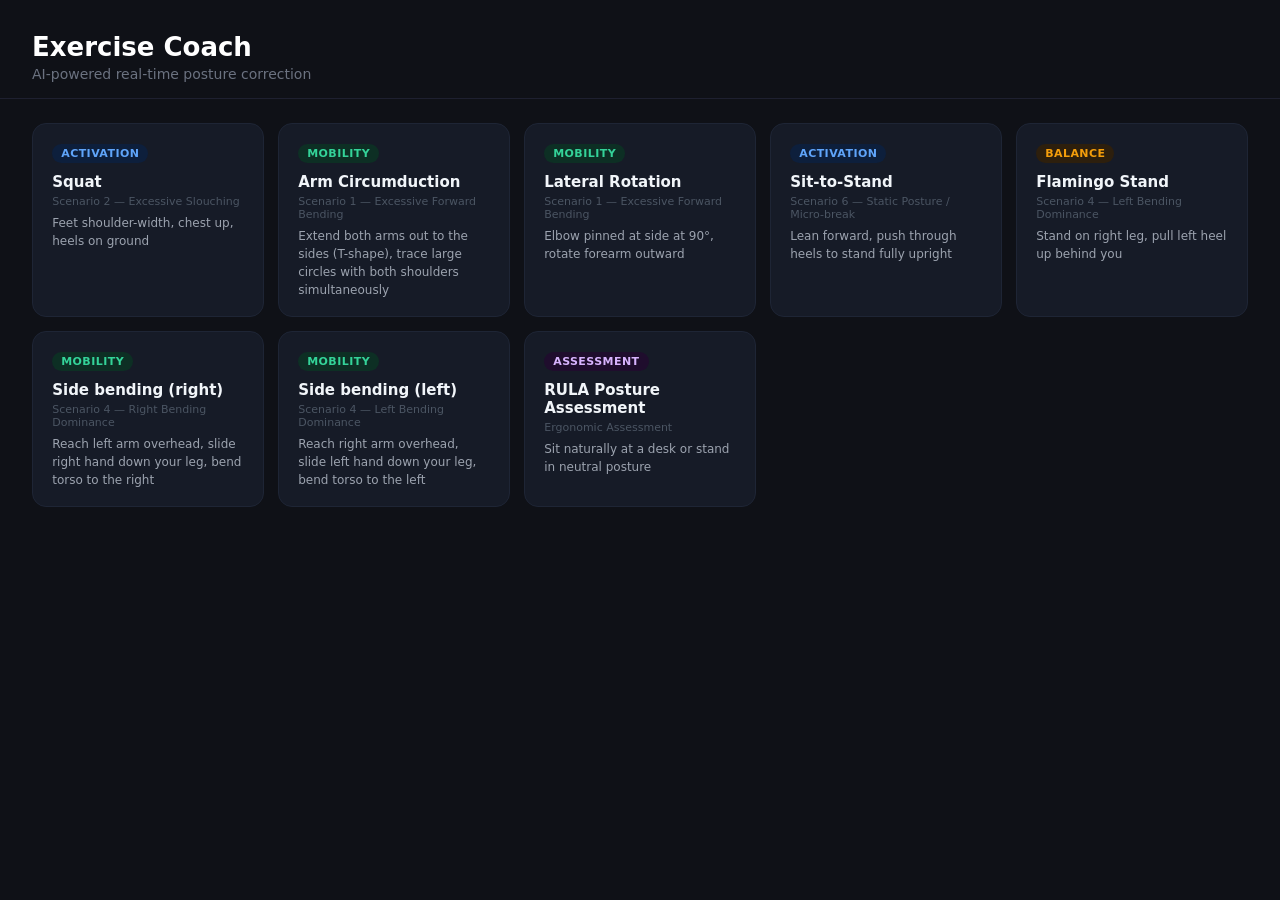
==== assets/exercise-coach/index.html @ 54f62699 "Exercises' Check" ====
<!DOCTYPE html>
<html lang="en">
<head>
  <meta charset="UTF-8" />
  <meta name="viewport" content="width=device-width, initial-scale=1.0"/>
  <title>Exercise Coach</title>
  <link rel="stylesheet" href="static/style.css" />
</head>
<body>

  <!-- SCREEN 1: Exercise Selection -->
  <div id="screen-select" class="screen active">
    <div class="header">
      <h1>Exercise Coach</h1>
      <p>AI-powered real-time posture correction</p>
    </div>
    <div class="exercise-grid" id="exercise-grid"></div>
  </div>

  <!-- SCREEN 2: Coaching View -->
  <div id="screen-coach" class="screen">
    <div class="top-bar">
      <button class="btn-back" onclick="goBack()">← Back</button>
      <div>
        <div class="ex-title" id="coach-title"></div>
        <div class="ex-subtitle" id="coach-subtitle"></div>
      </div>
    </div>

    <div class="coach-layout">
      <!-- Left: Video -->
      <div class="video-wrap">
        <video id="video" playsinline autoplay muted></video>
        <canvas id="overlay"></canvas>
        <div class="no-pose" id="no-pose">
          <span class="icon">🧍</span>
          <span>Stand in frame to begin</span>
        </div>
        <div class="status-bar">
          <div class="status-dot neutral" id="status-dot"></div>
          <div class="status-text" id="status-text">Waiting for pose...</div>
        </div>
      </div>

      <!-- Right: Panel -->
      <div class="panel">
        <div class="info-card rep-card">
          <div class="card-label">REPS</div>
          <div class="rep-display" id="rep-count">0</div>
          <div id="phase-label"><span class="phase-badge start">Get into position</span></div>
        </div>

        <div class="info-card">
          <div class="card-label">JOINT ANGLES</div>
          <div id="angles-display"></div>
        </div>

        <div class="info-card">
          <div class="card-label">RULA SCORE</div>

          <div id="rula-score" class="rula-score">
            1
          </div>

          <div id="rula-risk" class="rula-risk">
            Acceptable
          </div>

          <div id="rula-timer" class="rula-timer">
            Monitoring...
          </div>
        </div>

        <div class="info-card">
          <div class="card-label">COACHING</div>
          <ul class="feedback-list" id="feedback-list">
            <li class="fb-neutral">ℹ️ Start the exercise to get feedback</li>
          </ul>
        </div>
      </div>
    </div>
  </div>

  <!-- SCREEN 3: RULA Assessment -->
  <div id="screen-rula" class="screen">
    <div class="top-bar">
      <button class="btn-back" onclick="goBack()">← Back</button>
      <div>
        <div class="ex-title">RULA Posture Assessment</div>
        <div class="ex-subtitle">Track good posture reps (10s each) with 5s breaks</div>
      </div>
    </div>

    <div class="coach-layout">
      <!-- Left: Video -->
      <div class="video-wrap">
        <video id="video-rula" playsinline autoplay muted></video>
        <canvas id="overlay-rula"></canvas>
        <div class="no-pose" id="no-pose-rula">
          <span class="icon">🧍</span>
          <span>Sit naturally in frame to begin</span>
        </div>
        <div class="status-bar">
          <div class="status-dot neutral" id="status-dot-rula"></div>
          <div class="status-text" id="status-text-rula">Waiting for pose...</div>
        </div>
      </div>

      <!-- Right: Panel -->
      <div class="panel">
        <!-- Reps Counter -->
        <div class="info-card rep-card">
          <div class="card-label">GOOD POSTURE REPS</div>
          <div class="rep-display" id="rula-reps-count">0</div>
          <div id="rula-phase-label"><span class="phase-badge start">Maintain posture</span></div>
        </div>

        <!-- Timing Display -->
        <div class="info-card">
          <div class="card-label">POSTURE TIMER</div>
          <div id="rula-posture-timer" class="timer-display">
            <div class="timer-value">0s</div>
            <div class="timer-label">/ 10s Good Posture</div>
          </div>
        </div>

        <!-- RULA Score -->
        <div class="info-card">
          <div class="card-label">RULA SCORE</div>
          <div style="display: flex; justify-content: space-between; align-items: center;">
            <div class="rula-score-large" id="rula-current-score">1</div>
            <div id="rula-quality" class="rula-quality-badge">EXCELLENT</div>
          </div>
        </div>

        <!-- Feedback -->
        <div class="info-card">
          <div class="card-label">POSTURE FEEDBACK</div>
          <ul class="feedback-list" id="rula-feedback-list">
            <li class="fb-neutral">ℹ️ Sit naturally and maintain good posture</li>
          </ul>
        </div>
      </div>
    </div>
  </div>

  <script src="static/exercises.js"></script>
  <script src="static/rula-assessment.js"></script>
  <script src="static/coach.js"></script>
</body>
</html>
---- assets/exercise-coach/static/style.css ----
* { box-sizing: border-box; margin: 0; padding: 0; }

body {
  font-family: 'Segoe UI', system-ui, sans-serif;
  background: #0f1117;
  color: #e8eaf0;
  min-height: 100vh;
}

.screen { display: none; }
.screen.active { display: block; }

/* ── Selection Screen ── */
.header {
  padding: 2rem 2rem 1rem;
  border-bottom: 1px solid #1e2030;
}
.header h1 { font-size: 26px; font-weight: 600; color: #fff; }
.header p  { font-size: 14px; color: #6b7280; margin-top: 4px; }

.exercise-grid {
  display: grid;
  grid-template-columns: repeat(auto-fill, minmax(220px, 1fr));
  gap: 14px;
  padding: 1.5rem 2rem;
  max-height: calc(100vh - 120px); /* Add this */
  overflow-y: auto; /* Add this */
}

.ex-card {
  background: #161b27;
  border: 1px solid #1e2535;
  border-radius: 14px;
  padding: 1.1rem 1.2rem;
  cursor: pointer;
  transition: border-color 0.2s, transform 0.15s, background 0.2s;
}
.ex-card:hover {
  border-color: #3b82f6;
  background: #1a2236;
  transform: translateY(-2px);
}

.rula-score{
    font-size:48px;
    font-weight:700;
    text-align:center;
}

.rula-risk{
    text-align:center;
    margin-top:8px;
    font-size:14px;
    font-weight:600;
}

.rula-timer{
    text-align:center;
    margin-top:10px;
    font-size:12px;
    color:#9ca3af;
}

/* ── RULA Assessment Styles ── */
.timer-display {
  background: #1a2236;
  border: 2px solid #3b82f6;
  border-radius: 12px;
  padding: 1.5rem;
  text-align: center;
  margin-top: 0.5rem;
}

.timer-value {
  font-size: 36px;
  font-weight: 700;
  color: #60a5fa;
  margin-bottom: 0.5rem;
}

.timer-label {
  font-size: 12px;
  color: #9ca3af;
}

.rula-score-large {
  font-size: 56px;
  font-weight: 700;
  text-align: center;
  color: #fff;
}

.rula-quality-badge {
  display: inline-block;
  padding: 0.5rem 1rem;
  border-radius: 8px;
  font-size: 12px;
  font-weight: 600;
  text-transform: uppercase;
  letter-spacing: 0.05em;
  background: #10b981;
  color: #065f46;
}

.rula-quality-badge.good {
  background: #10b981;
  color: #065f46;
}

.rula-quality-badge.fair {
  background: #f59e0b;
  color: #78350f;
}

.rula-quality-badge.poor {
  background: #ef4444;
  color: #7f1d1d;
}

.badge {
  display: inline-block;
  font-size: 11px;
  font-weight: 600;
  padding: 3px 9px;
  border-radius: 20px;
  margin-bottom: 10px;
  text-transform: uppercase;
  letter-spacing: 0.04em;
}
.badge.mobility    { background: #0d2f24; color: #34d399; }
.badge.activation  { background: #0d1f3c; color: #60a5fa; }
.badge.balance     { background: #2d1f0d; color: #f59e0b; }
.badge.assessment  { background: #1f0d2d; color: #d8b4fe; }

.ex-card h3      { font-size: 15px; font-weight: 600; color: #f1f5f9; margin-bottom: 4px; }
.ex-card .scenario { font-size: 11px; color: #4b5563; margin-bottom: 6px; }
.ex-card .cues   { font-size: 12px; color: #9ca3af; line-height: 1.5; }

/* ── Coach Screen ── */
.top-bar {
  display: flex;
  align-items: center;
  gap: 16px;
  padding: 1rem 1.5rem;
  border-bottom: 1px solid #1e2030;
}
.btn-back {
  background: #1e2535;
  border: 1px solid #2a3347;
  color: #9ca3af;
  border-radius: 8px;
  padding: 6px 14px;
  font-size: 13px;
  cursor: pointer;
  white-space: nowrap;
  transition: background 0.15s;
}
.btn-back:hover { background: #253044; color: #e2e8f0; }

.ex-title    { font-size: 18px; font-weight: 600; color: #f1f5f9; }
.ex-subtitle { font-size: 13px; color: #6b7280; margin-top: 2px; }

.coach-layout {
  display: grid;
  grid-template-columns: 1fr 300px;
  gap: 16px;
  padding: 1.2rem 1.5rem;
  height: calc(100vh - 75px);
}

/* Video */
.video-wrap {
  position: relative;
  background: #060810;
  border-radius: 14px;
  overflow: hidden;
  border: 1px solid #1e2535;
}
video {
  width: 100%; height: 100%;
  object-fit: cover;
  transform: scaleX(-1);
  display: block;
}
canvas#overlay {
  position: absolute;
  top: 0; left: 0;
  width: 100%; height: 100%;
  transform: scaleX(-1);
}
.no-pose {
  position: absolute;
  top: 50%; left: 50%;
  transform: translate(-50%, -50%);
  display: flex; flex-direction: column; align-items: center; gap: 8px;
  color: rgba(255,255,255,0.35);
  font-size: 14px;
  pointer-events: none;
}
.no-pose .icon { font-size: 40px; }

.status-bar {
  position: absolute;
  bottom: 0; left: 0; right: 0;
  padding: 10px 16px;
  background: linear-gradient(transparent, rgba(0,0,0,0.7));
  display: flex; align-items: center; gap: 10px;
}
.status-dot { width: 9px; height: 9px; border-radius: 50%; flex-shrink: 0; transition: background 0.3s; }
.status-dot.good    { background: #10b981; box-shadow: 0 0 6px #10b981; }
.status-dot.bad     { background: #f87171; box-shadow: 0 0 6px #f87171; }
.status-dot.neutral { background: #6b7280; }
.status-text { font-size: 13px; color: #e5e7eb; font-weight: 500; }

/* Panel */
.panel { display: flex; flex-direction: column; gap: 12px; overflow-y: auto; }

.info-card {
  background: #161b27;
  border: 1px solid #1e2535;
  border-radius: 12px;
  padding: 1rem 1.1rem;
}
.card-label {
  font-size: 11px;
  font-weight: 600;
  letter-spacing: 0.08em;
  color: #4b5563;
  margin-bottom: 10px;
}
.rep-card { text-align: center; }
.rep-display { font-size: 56px; font-weight: 700; color: #f1f5f9; line-height: 1; margin-bottom: 8px; }

.phase-badge {
  display: inline-block;
  padding: 3px 12px;
  border-radius: 20px;
  font-size: 12px;
  font-weight: 600;
}
.phase-badge.start { background: #1e2535; color: #6b7280; }
.phase-badge.up    { background: #0d2f24; color: #34d399; }
.phase-badge.down  { background: #0d1f3c; color: #60a5fa; }
.phase-badge.hold  { background: #2d1f0d; color: #f59e0b; }

/* Angle bars */
.angle-row { display: flex; justify-content: space-between; align-items: center; margin-bottom: 4px; }
.angle-name { font-size: 12px; color: #9ca3af; }
.angle-val  { font-size: 13px; font-weight: 600; }
.angle-bar-wrap { width: 100%; height: 5px; background: #1e2535; border-radius: 3px; margin-bottom: 10px; }
.angle-bar { height: 100%; border-radius: 3px; transition: width 0.12s ease, background 0.2s; }

/* Feedback */
.feedback-list { list-style: none; }
.feedback-list li {
  font-size: 13px;
  padding: 6px 0;
  border-bottom: 1px solid #1e2535;
  display: flex; align-items: flex-start; gap: 8px;
  line-height: 1.5;
}
.feedback-list li:last-child { border-bottom: none; }
.fb-good    { color: #34d399; }
.fb-warn    { color: #fbbf24; }
.fb-neutral { color: #6b7280; }

/* Responsive */
@media (max-width: 768px) {
  .coach-layout { grid-template-columns: 1fr; height: auto; }
  .video-wrap   { aspect-ratio: 4/3; }
}
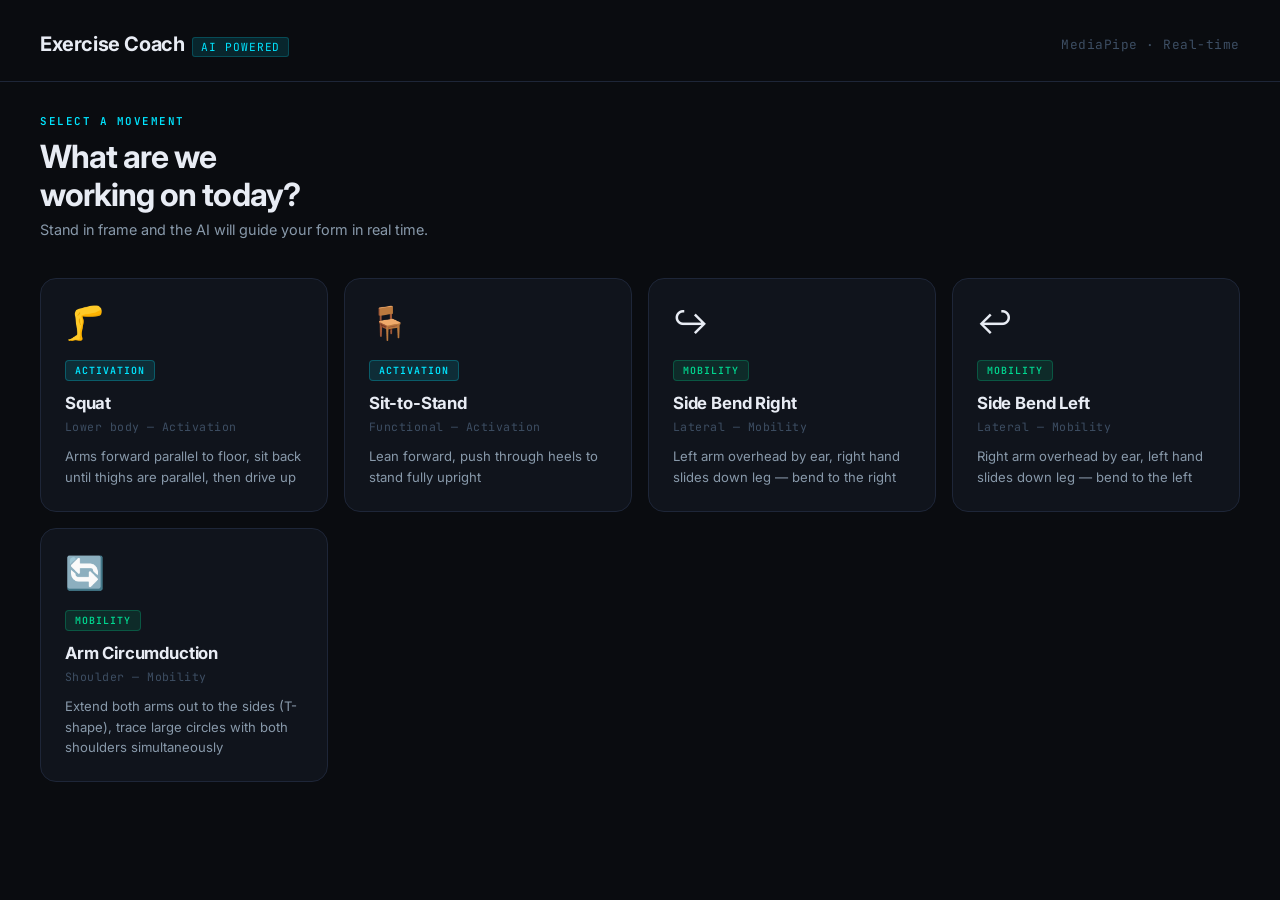
==== commit 5019ad28: "Fixed the exercise-coach and its ui" ====
--- a/assets/exercise-coach/index.html
+++ b/assets/exercise-coach/index.html
@@ -4,148 +4,101 @@
   <meta charset="UTF-8" />
   <meta name="viewport" content="width=device-width, initial-scale=1.0"/>
   <title>Exercise Coach</title>
+  <link rel="preconnect" href="https://fonts.googleapis.com">
+  <link rel="preconnect" href="https://fonts.gstatic.com" crossorigin>
+  <link href="https://fonts.googleapis.com/css2?family=Inter:wght@300;400;500;600;700&family=JetBrains+Mono:wght@400;600;700&display=swap" rel="stylesheet">
   <link rel="stylesheet" href="static/style.css" />
 </head>
 <body>
 
-  <!-- SCREEN 1: Exercise Selection -->
+  <!-- ══════════════════════════════════════
+       SCREEN 1 — Exercise Selection
+  ══════════════════════════════════════ -->
   <div id="screen-select" class="screen active">
-    <div class="header">
-      <h1>Exercise Coach</h1>
-      <p>AI-powered real-time posture correction</p>
+
+    <header class="select-header">
+      <div class="brand">
+        <span class="brand-name">Exercise Coach</span>
+        <span class="brand-tag">AI Powered</span>
+      </div>
+      <span class="header-meta">MediaPipe · Real-time</span>
+    </header>
+
+    <div class="select-body">
+      <p class="select-eyebrow">Select a movement</p>
+      <h1 class="select-title">What are we<br>working on today?</h1>
+      <p class="select-subtitle">Stand in frame and the AI will guide your form in real time.</p>
+
+      <div class="exercise-grid" id="exercise-grid">
+        <!-- Cards injected by coach.js -->
+      </div>
     </div>
-    <div class="exercise-grid" id="exercise-grid"></div>
+
   </div>
 
-  <!-- SCREEN 2: Coaching View -->
+  <!-- ══════════════════════════════════════
+       SCREEN 2 — Coaching View
+  ══════════════════════════════════════ -->
   <div id="screen-coach" class="screen">
+
     <div class="top-bar">
       <button class="btn-back" onclick="goBack()">← Back</button>
-      <div>
+      <div class="top-bar-info">
         <div class="ex-title" id="coach-title"></div>
         <div class="ex-subtitle" id="coach-subtitle"></div>
       </div>
     </div>
 
     <div class="coach-layout">
-      <!-- Left: Video -->
+
+      <!-- Left: Camera feed -->
       <div class="video-wrap">
         <video id="video" playsinline autoplay muted></video>
         <canvas id="overlay"></canvas>
+
         <div class="no-pose" id="no-pose">
-          <span class="icon">🧍</span>
+          <span class="no-pose-icon">🧍</span>
           <span>Stand in frame to begin</span>
         </div>
-        <div class="status-bar">
+
+        <div class="cam-status">
           <div class="status-dot neutral" id="status-dot"></div>
           <div class="status-text" id="status-text">Waiting for pose...</div>
         </div>
       </div>
 
-      <!-- Right: Panel -->
+      <!-- Right: Data panel -->
       <div class="panel">
-        <div class="info-card rep-card">
-          <div class="card-label">REPS</div>
-          <div class="rep-display" id="rep-count">0</div>
-          <div id="phase-label"><span class="phase-badge start">Get into position</span></div>
+
+        <!-- Rep counter -->
+        <div class="card rep-card">
+          <div class="card-label">Repetitions</div>
+          <div class="rep-number" id="rep-count">0</div>
+          <div class="rep-label">REPS COMPLETED</div>
+          <div class="phase-wrap">
+            <div id="phase-label"><span class="phase-badge start">Get into position</span></div>
+          </div>
         </div>
 
-        <div class="info-card">
-          <div class="card-label">JOINT ANGLES</div>
+        <!-- Joint angles -->
+        <div class="card">
+          <div class="card-label">Joint Angles</div>
           <div id="angles-display"></div>
         </div>
 
-        <div class="info-card">
-          <div class="card-label">RULA SCORE</div>
-
-          <div id="rula-score" class="rula-score">
-            1
-          </div>
-
-          <div id="rula-risk" class="rula-risk">
-            Acceptable
-          </div>
-
-          <div id="rula-timer" class="rula-timer">
-            Monitoring...
-          </div>
-        </div>
-
-        <div class="info-card">
-          <div class="card-label">COACHING</div>
+        <!-- Coaching feedback -->
+        <div class="card">
+          <div class="card-label">Coaching</div>
           <ul class="feedback-list" id="feedback-list">
             <li class="fb-neutral">ℹ️ Start the exercise to get feedback</li>
           </ul>
         </div>
-      </div>
-    </div>
-  </div>
 
-  <!-- SCREEN 3: RULA Assessment -->
-  <div id="screen-rula" class="screen">
-    <div class="top-bar">
-      <button class="btn-back" onclick="goBack()">← Back</button>
-      <div>
-        <div class="ex-title">RULA Posture Assessment</div>
-        <div class="ex-subtitle">Track good posture reps (10s each) with 5s breaks</div>
-      </div>
-    </div>
-
-    <div class="coach-layout">
-      <!-- Left: Video -->
-      <div class="video-wrap">
-        <video id="video-rula" playsinline autoplay muted></video>
-        <canvas id="overlay-rula"></canvas>
-        <div class="no-pose" id="no-pose-rula">
-          <span class="icon">🧍</span>
-          <span>Sit naturally in frame to begin</span>
-        </div>
-        <div class="status-bar">
-          <div class="status-dot neutral" id="status-dot-rula"></div>
-          <div class="status-text" id="status-text-rula">Waiting for pose...</div>
-        </div>
-      </div>
-
-      <!-- Right: Panel -->
-      <div class="panel">
-        <!-- Reps Counter -->
-        <div class="info-card rep-card">
-          <div class="card-label">GOOD POSTURE REPS</div>
-          <div class="rep-display" id="rula-reps-count">0</div>
-          <div id="rula-phase-label"><span class="phase-badge start">Maintain posture</span></div>
-        </div>
-
-        <!-- Timing Display -->
-        <div class="info-card">
-          <div class="card-label">POSTURE TIMER</div>
-          <div id="rula-posture-timer" class="timer-display">
-            <div class="timer-value">0s</div>
-            <div class="timer-label">/ 10s Good Posture</div>
-          </div>
-        </div>
-
-        <!-- RULA Score -->
-        <div class="info-card">
-          <div class="card-label">RULA SCORE</div>
-          <div style="display: flex; justify-content: space-between; align-items: center;">
-            <div class="rula-score-large" id="rula-current-score">1</div>
-            <div id="rula-quality" class="rula-quality-badge">EXCELLENT</div>
-          </div>
-        </div>
-
-        <!-- Feedback -->
-        <div class="info-card">
-          <div class="card-label">POSTURE FEEDBACK</div>
-          <ul class="feedback-list" id="rula-feedback-list">
-            <li class="fb-neutral">ℹ️ Sit naturally and maintain good posture</li>
-          </ul>
-        </div>
       </div>
     </div>
   </div>
 
   <script src="static/exercises.js"></script>
-  <script src="static/rula-assessment.js"></script>
   <script src="static/coach.js"></script>
 </body>
 </html>
--- a/assets/exercise-coach/static/style.css
+++ b/assets/exercise-coach/static/style.css
@@ -1,271 +1,543 @@
-* { box-sizing: border-box; margin: 0; padding: 0; }
+/* ── Reset & Base ── */
+*, *::before, *::after { box-sizing: border-box; margin: 0; padding: 0; }
+
+:root {
+  --bg:        #0a0c10;
+  --surface:   #10141c;
+  --surface2:  #161d2a;
+  --border:    #1e2638;
+  --border2:   #263044;
+  --cyan:      #00e5ff;
+  --cyan-dim:  rgba(0, 229, 255, 0.12);
+  --cyan-glow: rgba(0, 229, 255, 0.35);
+  --green:     #00d68f;
+  --yellow:    #ffb547;
+  --red:       #ff5252;
+  --text:      #e8ecf4;
+  --text-dim:  #8899aa;
+  --text-mute: #3d4e63;
+  --mono: 'JetBrains Mono', 'Fira Code', 'Cascadia Code', monospace;
+  --sans: 'Inter', system-ui, sans-serif;
+}
+
+@import url('https://fonts.googleapis.com/css2?family=Inter:wght@300;400;500;600;700&family=JetBrains+Mono:wght@400;600;700&display=swap');
 
 body {
-  font-family: 'Segoe UI', system-ui, sans-serif;
-  background: #0f1117;
-  color: #e8eaf0;
+  font-family: var(--sans);
+  background: var(--bg);
+  color: var(--text);
   min-height: 100vh;
-}
-
+  overflow-x: hidden;
+}
+
+/* ── Screen visibility ── */
 .screen { display: none; }
 .screen.active { display: block; }
 
-/* ── Selection Screen ── */
-.header {
-  padding: 2rem 2rem 1rem;
-  border-bottom: 1px solid #1e2030;
-}
-.header h1 { font-size: 26px; font-weight: 600; color: #fff; }
-.header p  { font-size: 14px; color: #6b7280; margin-top: 4px; }
+/* ════════════════════════════════════════
+   SCREEN 1 — EXERCISE SELECTION
+════════════════════════════════════════ */
+
+#screen-select {
+  min-height: 100vh;
+}
+
+.select-header {
+  display: flex;
+  align-items: center;
+  justify-content: space-between;
+  padding: 2rem 2.5rem 1.5rem;
+  border-bottom: 1px solid var(--border);
+}
+
+.brand {
+  display: flex;
+  align-items: baseline;
+  gap: 0.5rem;
+}
+
+.brand-name {
+  font-size: 1.25rem;
+  font-weight: 700;
+  letter-spacing: -0.02em;
+  color: var(--text);
+}
+
+.brand-tag {
+  font-family: var(--mono);
+  font-size: 0.7rem;
+  color: var(--cyan);
+  background: var(--cyan-dim);
+  border: 1px solid rgba(0, 229, 255, 0.2);
+  padding: 2px 8px;
+  border-radius: 3px;
+  letter-spacing: 0.08em;
+  text-transform: uppercase;
+}
+
+.header-meta {
+  font-size: 0.8rem;
+  color: var(--text-mute);
+  font-family: var(--mono);
+  letter-spacing: 0.04em;
+}
+
+.select-body {
+  padding: 2rem 2.5rem;
+}
+
+.select-eyebrow {
+  font-family: var(--mono);
+  font-size: 0.68rem;
+  font-weight: 600;
+  letter-spacing: 0.14em;
+  text-transform: uppercase;
+  color: var(--cyan);
+  margin-bottom: 0.6rem;
+}
+
+.select-title {
+  font-size: 2rem;
+  font-weight: 700;
+  letter-spacing: -0.03em;
+  color: var(--text);
+  margin-bottom: 0.4rem;
+  line-height: 1.2;
+}
+
+.select-subtitle {
+  font-size: 0.9rem;
+  color: var(--text-dim);
+  margin-bottom: 2.5rem;
+}
 
 .exercise-grid {
   display: grid;
-  grid-template-columns: repeat(auto-fill, minmax(220px, 1fr));
-  gap: 14px;
-  padding: 1.5rem 2rem;
-  max-height: calc(100vh - 120px); /* Add this */
-  overflow-y: auto; /* Add this */
-}
-
+  grid-template-columns: repeat(auto-fill, minmax(260px, 1fr));
+  gap: 1rem;
+}
+
+/* ── Exercise Card ── */
 .ex-card {
-  background: #161b27;
-  border: 1px solid #1e2535;
-  border-radius: 14px;
-  padding: 1.1rem 1.2rem;
+  position: relative;
+  background: var(--surface);
+  border: 1px solid var(--border);
+  border-radius: 16px;
+  padding: 1.5rem;
   cursor: pointer;
-  transition: border-color 0.2s, transform 0.15s, background 0.2s;
-}
+  transition: border-color 0.2s, transform 0.18s cubic-bezier(0.34, 1.56, 0.64, 1);
+  overflow: hidden;
+}
+
+.ex-card::before {
+  content: '';
+  position: absolute;
+  inset: 0;
+  border-radius: 16px;
+  background: radial-gradient(ellipse at 30% 0%, var(--cyan-dim) 0%, transparent 70%);
+  opacity: 0;
+  transition: opacity 0.25s;
+}
+
 .ex-card:hover {
-  border-color: #3b82f6;
-  background: #1a2236;
-  transform: translateY(-2px);
-}
-
-.rula-score{
-    font-size:48px;
-    font-weight:700;
-    text-align:center;
-}
-
-.rula-risk{
-    text-align:center;
-    margin-top:8px;
-    font-size:14px;
-    font-weight:600;
-}
-
-.rula-timer{
-    text-align:center;
-    margin-top:10px;
-    font-size:12px;
-    color:#9ca3af;
-}
-
-/* ── RULA Assessment Styles ── */
-.timer-display {
-  background: #1a2236;
-  border: 2px solid #3b82f6;
-  border-radius: 12px;
-  padding: 1.5rem;
-  text-align: center;
-  margin-top: 0.5rem;
-}
-
-.timer-value {
-  font-size: 36px;
+  border-color: var(--cyan);
+  transform: translateY(-3px);
+}
+
+.ex-card:hover::before {
+  opacity: 1;
+}
+
+/* Pulse ring on hover — the signature element */
+.ex-card::after {
+  content: '';
+  position: absolute;
+  top: 1.5rem;
+  right: 1.5rem;
+  width: 44px;
+  height: 44px;
+  border-radius: 50%;
+  border: 2px solid var(--cyan);
+  opacity: 0;
+  transform: scale(0.6);
+  transition: opacity 0.2s, transform 0.2s;
+}
+
+.ex-card:hover::after {
+  opacity: 0.4;
+  transform: scale(1);
+  animation: pulse-ring 1.4s ease-out infinite;
+}
+
+@keyframes pulse-ring {
+  0%   { transform: scale(1);   opacity: 0.4; }
+  100% { transform: scale(2.2); opacity: 0; }
+}
+
+.card-icon {
+  font-size: 2rem;
+  margin-bottom: 1rem;
+  display: block;
+  position: relative;
+  z-index: 1;
+}
+
+.card-type-pill {
+  display: inline-flex;
+  align-items: center;
+  font-family: var(--mono);
+  font-size: 0.62rem;
+  font-weight: 600;
+  letter-spacing: 0.1em;
+  text-transform: uppercase;
+  padding: 3px 9px;
+  border-radius: 4px;
+  margin-bottom: 0.75rem;
+  position: relative;
+  z-index: 1;
+}
+
+.card-type-pill.mobility   { background: rgba(0, 214, 143, 0.12); color: var(--green); border: 1px solid rgba(0, 214, 143, 0.25); }
+.card-type-pill.activation { background: rgba(0, 229, 255, 0.12); color: var(--cyan);  border: 1px solid rgba(0, 229, 255, 0.25); }
+.card-type-pill.balance    { background: rgba(255, 181, 71, 0.12); color: var(--yellow); border: 1px solid rgba(255, 181, 71, 0.25); }
+
+.card-name {
+  font-size: 1.05rem;
   font-weight: 700;
-  color: #60a5fa;
-  margin-bottom: 0.5rem;
-}
-
-.timer-label {
-  font-size: 12px;
-  color: #9ca3af;
-}
-
-.rula-score-large {
-  font-size: 56px;
-  font-weight: 700;
-  text-align: center;
-  color: #fff;
-}
-
-.rula-quality-badge {
-  display: inline-block;
-  padding: 0.5rem 1rem;
-  border-radius: 8px;
-  font-size: 12px;
-  font-weight: 600;
-  text-transform: uppercase;
-  letter-spacing: 0.05em;
-  background: #10b981;
-  color: #065f46;
-}
-
-.rula-quality-badge.good {
-  background: #10b981;
-  color: #065f46;
-}
-
-.rula-quality-badge.fair {
-  background: #f59e0b;
-  color: #78350f;
-}
-
-.rula-quality-badge.poor {
-  background: #ef4444;
-  color: #7f1d1d;
-}
-
-.badge {
-  display: inline-block;
-  font-size: 11px;
-  font-weight: 600;
-  padding: 3px 9px;
-  border-radius: 20px;
-  margin-bottom: 10px;
-  text-transform: uppercase;
+  letter-spacing: -0.01em;
+  color: var(--text);
+  margin-bottom: 0.4rem;
+  position: relative;
+  z-index: 1;
+}
+
+.card-scenario {
+  font-size: 0.72rem;
+  color: var(--text-mute);
+  font-family: var(--mono);
   letter-spacing: 0.04em;
-}
-.badge.mobility    { background: #0d2f24; color: #34d399; }
-.badge.activation  { background: #0d1f3c; color: #60a5fa; }
-.badge.balance     { background: #2d1f0d; color: #f59e0b; }
-.badge.assessment  { background: #1f0d2d; color: #d8b4fe; }
-
-.ex-card h3      { font-size: 15px; font-weight: 600; color: #f1f5f9; margin-bottom: 4px; }
-.ex-card .scenario { font-size: 11px; color: #4b5563; margin-bottom: 6px; }
-.ex-card .cues   { font-size: 12px; color: #9ca3af; line-height: 1.5; }
-
-/* ── Coach Screen ── */
+  margin-bottom: 0.75rem;
+  position: relative;
+  z-index: 1;
+}
+
+.card-cues {
+  font-size: 0.82rem;
+  color: var(--text-dim);
+  line-height: 1.55;
+  position: relative;
+  z-index: 1;
+}
+
+/* ════════════════════════════════════════
+   SCREEN 2 — COACHING VIEW
+════════════════════════════════════════ */
+
+#screen-coach {
+  height: 100vh;
+  display: none;
+  flex-direction: column;
+}
+
+#screen-coach.active {
+  display: flex;
+}
+
+/* ── Top bar ── */
 .top-bar {
   display: flex;
   align-items: center;
-  gap: 16px;
-  padding: 1rem 1.5rem;
-  border-bottom: 1px solid #1e2030;
-}
+  gap: 1rem;
+  padding: 0.875rem 1.5rem;
+  border-bottom: 1px solid var(--border);
+  flex-shrink: 0;
+  background: var(--surface);
+}
+
 .btn-back {
-  background: #1e2535;
-  border: 1px solid #2a3347;
-  color: #9ca3af;
+  display: flex;
+  align-items: center;
+  gap: 6px;
+  background: transparent;
+  border: 1px solid var(--border2);
+  color: var(--text-dim);
   border-radius: 8px;
   padding: 6px 14px;
-  font-size: 13px;
+  font-size: 0.8rem;
+  font-family: var(--mono);
   cursor: pointer;
+  transition: all 0.15s;
   white-space: nowrap;
-  transition: background 0.15s;
-}
-.btn-back:hover { background: #253044; color: #e2e8f0; }
-
-.ex-title    { font-size: 18px; font-weight: 600; color: #f1f5f9; }
-.ex-subtitle { font-size: 13px; color: #6b7280; margin-top: 2px; }
-
+  letter-spacing: 0.04em;
+}
+
+.btn-back:hover {
+  border-color: var(--cyan);
+  color: var(--cyan);
+  background: var(--cyan-dim);
+}
+
+.top-bar-info {
+  flex: 1;
+}
+
+.ex-title {
+  font-size: 1rem;
+  font-weight: 700;
+  letter-spacing: -0.01em;
+  color: var(--text);
+}
+
+.ex-subtitle {
+  font-size: 0.75rem;
+  color: var(--text-mute);
+  margin-top: 2px;
+  font-family: var(--mono);
+}
+
+/* ── Coach layout ── */
 .coach-layout {
   display: grid;
-  grid-template-columns: 1fr 300px;
-  gap: 16px;
-  padding: 1.2rem 1.5rem;
-  height: calc(100vh - 75px);
-}
-
-/* Video */
+  grid-template-columns: 1fr 290px;
+  gap: 1rem;
+  padding: 1rem 1.25rem;
+  flex: 1;
+  min-height: 0;
+}
+
+/* ── Video wrap ── */
 .video-wrap {
   position: relative;
-  background: #060810;
-  border-radius: 14px;
+  background: #06080e;
+  border-radius: 16px;
   overflow: hidden;
-  border: 1px solid #1e2535;
-}
+  border: 1px solid var(--border);
+}
+
 video {
-  width: 100%; height: 100%;
+  width: 100%;
+  height: 100%;
   object-fit: cover;
   transform: scaleX(-1);
   display: block;
 }
+
 canvas#overlay {
   position: absolute;
-  top: 0; left: 0;
-  width: 100%; height: 100%;
+  inset: 0;
+  width: 100%;
+  height: 100%;
   transform: scaleX(-1);
 }
+
 .no-pose {
   position: absolute;
-  top: 50%; left: 50%;
+  top: 50%;
+  left: 50%;
   transform: translate(-50%, -50%);
-  display: flex; flex-direction: column; align-items: center; gap: 8px;
-  color: rgba(255,255,255,0.35);
-  font-size: 14px;
+  display: flex;
+  flex-direction: column;
+  align-items: center;
+  gap: 10px;
+  color: rgba(255, 255, 255, 0.2);
+  font-size: 0.85rem;
+  font-family: var(--mono);
+  letter-spacing: 0.06em;
   pointer-events: none;
-}
-.no-pose .icon { font-size: 40px; }
-
-.status-bar {
+  text-align: center;
+}
+
+.no-pose-icon {
+  font-size: 3rem;
+  opacity: 0.4;
+}
+
+/* Camera status bar */
+.cam-status {
   position: absolute;
-  bottom: 0; left: 0; right: 0;
-  padding: 10px 16px;
-  background: linear-gradient(transparent, rgba(0,0,0,0.7));
-  display: flex; align-items: center; gap: 10px;
-}
-.status-dot { width: 9px; height: 9px; border-radius: 50%; flex-shrink: 0; transition: background 0.3s; }
-.status-dot.good    { background: #10b981; box-shadow: 0 0 6px #10b981; }
-.status-dot.bad     { background: #f87171; box-shadow: 0 0 6px #f87171; }
-.status-dot.neutral { background: #6b7280; }
-.status-text { font-size: 13px; color: #e5e7eb; font-weight: 500; }
-
-/* Panel */
-.panel { display: flex; flex-direction: column; gap: 12px; overflow-y: auto; }
-
-.info-card {
-  background: #161b27;
-  border: 1px solid #1e2535;
+  bottom: 0;
+  left: 0;
+  right: 0;
+  padding: 1rem 1.25rem;
+  background: linear-gradient(transparent, rgba(6, 8, 14, 0.9));
+  display: flex;
+  align-items: center;
+  gap: 10px;
+}
+
+.status-dot {
+  width: 8px;
+  height: 8px;
+  border-radius: 50%;
+  flex-shrink: 0;
+  transition: background 0.3s, box-shadow 0.3s;
+}
+
+.status-dot.good    { background: var(--green);  box-shadow: 0 0 8px var(--green); }
+.status-dot.bad     { background: var(--red);    box-shadow: 0 0 8px var(--red); }
+.status-dot.neutral { background: var(--text-mute); }
+
+.status-text {
+  font-size: 0.8rem;
+  color: var(--text);
+  font-family: var(--mono);
+  letter-spacing: 0.03em;
+}
+
+/* ── Side panel ── */
+.panel {
+  display: flex;
+  flex-direction: column;
+  gap: 0.75rem;
+  overflow-y: auto;
+  scrollbar-width: none;
+}
+
+.panel::-webkit-scrollbar { display: none; }
+
+/* ── Info cards ── */
+.card {
+  background: var(--surface);
+  border: 1px solid var(--border);
   border-radius: 12px;
   padding: 1rem 1.1rem;
 }
+
 .card-label {
-  font-size: 11px;
+  font-family: var(--mono);
+  font-size: 0.62rem;
+  font-weight: 600;
+  letter-spacing: 0.14em;
+  text-transform: uppercase;
+  color: var(--text-mute);
+  margin-bottom: 0.75rem;
+}
+
+/* Rep card */
+.rep-card {
+  text-align: center;
+  background: var(--surface);
+  border: 1px solid var(--border);
+}
+
+.rep-number {
+  font-family: var(--mono);
+  font-size: 4.5rem;
+  font-weight: 700;
+  color: var(--cyan);
+  line-height: 1;
+  letter-spacing: -0.04em;
+  text-shadow: 0 0 30px var(--cyan-glow);
+}
+
+.rep-label {
+  font-family: var(--mono);
+  font-size: 0.65rem;
+  color: var(--text-mute);
+  letter-spacing: 0.1em;
+  text-transform: uppercase;
+  margin-top: 0.4rem;
+}
+
+/* Phase badge */
+.phase-wrap {
+  margin-top: 0.6rem;
+}
+
+.phase-badge {
+  display: inline-block;
+  font-family: var(--mono);
+  font-size: 0.68rem;
   font-weight: 600;
   letter-spacing: 0.08em;
-  color: #4b5563;
-  margin-bottom: 10px;
-}
-.rep-card { text-align: center; }
-.rep-display { font-size: 56px; font-weight: 700; color: #f1f5f9; line-height: 1; margin-bottom: 8px; }
-
-.phase-badge {
-  display: inline-block;
-  padding: 3px 12px;
-  border-radius: 20px;
-  font-size: 12px;
+  padding: 4px 12px;
+  border-radius: 4px;
+  text-transform: uppercase;
+}
+
+.phase-badge.start { background: rgba(61, 78, 99, 0.4);  color: var(--text-mute); border: 1px solid var(--border); }
+.phase-badge.up    { background: rgba(0, 214, 143, 0.12); color: var(--green);     border: 1px solid rgba(0, 214, 143, 0.3); }
+.phase-badge.down  { background: rgba(0, 229, 255, 0.1);  color: var(--cyan);      border: 1px solid rgba(0, 229, 255, 0.25); }
+.phase-badge.hold  { background: rgba(255, 181, 71, 0.12); color: var(--yellow);   border: 1px solid rgba(255, 181, 71, 0.3); }
+
+/* Angle display */
+.angle-row {
+  display: flex;
+  justify-content: space-between;
+  align-items: center;
+  margin-bottom: 3px;
+}
+
+.angle-name {
+  font-family: var(--mono);
+  font-size: 0.72rem;
+  color: var(--text-dim);
+}
+
+.angle-val {
+  font-family: var(--mono);
+  font-size: 0.78rem;
   font-weight: 600;
 }
-.phase-badge.start { background: #1e2535; color: #6b7280; }
-.phase-badge.up    { background: #0d2f24; color: #34d399; }
-.phase-badge.down  { background: #0d1f3c; color: #60a5fa; }
-.phase-badge.hold  { background: #2d1f0d; color: #f59e0b; }
-
-/* Angle bars */
-.angle-row { display: flex; justify-content: space-between; align-items: center; margin-bottom: 4px; }
-.angle-name { font-size: 12px; color: #9ca3af; }
-.angle-val  { font-size: 13px; font-weight: 600; }
-.angle-bar-wrap { width: 100%; height: 5px; background: #1e2535; border-radius: 3px; margin-bottom: 10px; }
-.angle-bar { height: 100%; border-radius: 3px; transition: width 0.12s ease, background 0.2s; }
-
-/* Feedback */
-.feedback-list { list-style: none; }
+
+.angle-track {
+  height: 3px;
+  background: var(--border2);
+  border-radius: 2px;
+  margin-bottom: 0.7rem;
+  overflow: hidden;
+}
+
+.angle-fill {
+  height: 100%;
+  border-radius: 2px;
+  transition: width 0.1s ease, background 0.2s;
+}
+
+/* Feedback list */
+.feedback-list {
+  list-style: none;
+}
+
 .feedback-list li {
-  font-size: 13px;
-  padding: 6px 0;
-  border-bottom: 1px solid #1e2535;
-  display: flex; align-items: flex-start; gap: 8px;
+  font-size: 0.8rem;
+  padding: 7px 0;
+  border-bottom: 1px solid var(--border);
   line-height: 1.5;
-}
+  display: flex;
+  align-items: flex-start;
+  gap: 7px;
+  font-family: var(--sans);
+}
+
 .feedback-list li:last-child { border-bottom: none; }
-.fb-good    { color: #34d399; }
-.fb-warn    { color: #fbbf24; }
-.fb-neutral { color: #6b7280; }
-
-/* Responsive */
-@media (max-width: 768px) {
-  .coach-layout { grid-template-columns: 1fr; height: auto; }
-  .video-wrap   { aspect-ratio: 4/3; }
-}
+
+.fb-good    { color: var(--green); }
+.fb-warn    { color: var(--yellow); }
+.fb-neutral { color: var(--text-dim); }
+
+/* ════════════════════════════════════════
+   RESPONSIVE
+════════════════════════════════════════ */
+@media (max-width: 820px) {
+  .coach-layout {
+    grid-template-columns: 1fr;
+    height: auto;
+    overflow-y: auto;
+  }
+  .video-wrap {
+    aspect-ratio: 4 / 3;
+    height: auto;
+  }
+  #screen-coach {
+    height: auto;
+    min-height: 100vh;
+  }
+}
+
+@media (max-width: 540px) {
+  .select-header { padding: 1.25rem 1.25rem 1rem; }
+  .select-body   { padding: 1.5rem 1.25rem; }
+  .select-title  { font-size: 1.5rem; }
+  .exercise-grid { grid-template-columns: 1fr; }
+}
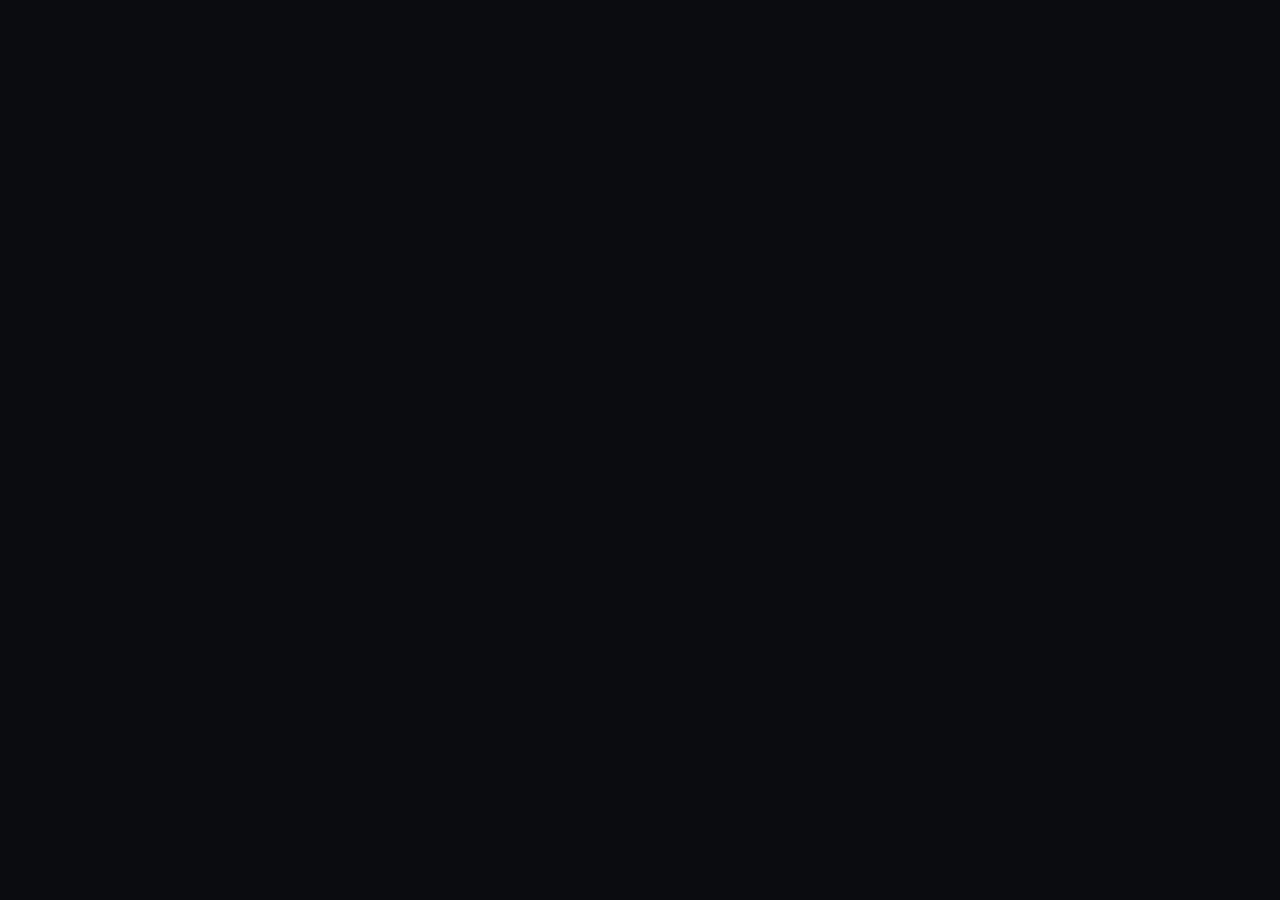
==== commit 24978d48: "done some edits in coaching page, still needs fix" ====
--- a/assets/exercise-coach/index.html
+++ b/assets/exercise-coach/index.html
@@ -11,11 +11,8 @@
 </head>
 <body>
 
-  <!-- ══════════════════════════════════════
-       SCREEN 1 — Exercise Selection
-  ══════════════════════════════════════ -->
-  <div id="screen-select" class="screen active">
-
+  <!-- SCREEN 1 — Exercise Selection (kept for fallback/direct web use) -->
+  <div id="screen-select" class="screen">
     <header class="select-header">
       <div class="brand">
         <span class="brand-name">Exercise Coach</span>
@@ -23,82 +20,60 @@
       </div>
       <span class="header-meta">MediaPipe · Real-time</span>
     </header>
-
     <div class="select-body">
       <p class="select-eyebrow">Select a movement</p>
       <h1 class="select-title">What are we<br>working on today?</h1>
       <p class="select-subtitle">Stand in frame and the AI will guide your form in real time.</p>
-
-      <div class="exercise-grid" id="exercise-grid">
-        <!-- Cards injected by coach.js -->
-      </div>
+      <div class="exercise-grid" id="exercise-grid"></div>
     </div>
-
   </div>
 
-  <!-- ══════════════════════════════════════
-       SCREEN 2 — Coaching View
-  ══════════════════════════════════════ -->
+  <!-- SCREEN 2 — Coaching View (camera-first, no top info bar) -->
   <div id="screen-coach" class="screen">
-
-    <div class="top-bar">
-      <button class="btn-back" onclick="goBack()">← Back</button>
-      <div class="top-bar-info">
-        <div class="ex-title" id="coach-title"></div>
-        <div class="ex-subtitle" id="coach-subtitle"></div>
-      </div>
-    </div>
-
     <div class="coach-layout">
 
-      <!-- Left: Camera feed -->
-      <div class="video-wrap">
+      <!-- Camera + overlays — full height -->
+      <div class="video-wrap" id="video-wrap">
         <video id="video" playsinline autoplay muted></video>
         <canvas id="overlay"></canvas>
+
+        <!-- Reps overlay — top right of camera -->
+        <div class="overlay-reps" id="overlay-reps">
+          <div class="overlay-rep-number" id="rep-count">0</div>
+          <div class="overlay-rep-label">REPS</div>
+        </div>
+
+        <!-- Joint angles overlay — top left of camera -->
+        <div class="overlay-angles" id="overlay-angles">
+          <div id="angles-display"></div>
+        </div>
 
         <div class="no-pose" id="no-pose">
           <span class="no-pose-icon">🧍</span>
           <span>Stand in frame to begin</span>
         </div>
 
-        <div class="cam-status">
-          <div class="status-dot neutral" id="status-dot"></div>
-          <div class="status-text" id="status-text">Waiting for pose...</div>
+        <!-- Status dot stays (used by coach.js) but hidden visually -->
+        <div style="display:none">
+          <div id="status-dot"></div>
+          <div id="status-text"></div>
+          <div id="phase-label"><span class="phase-badge start"></span></div>
+          <div id="coach-title"></div>
+          <div id="coach-subtitle"></div>
         </div>
       </div>
 
-      <!-- Right: Data panel -->
-      <div class="panel">
+      <!-- Coaching feedback strip — compact, below camera -->
+      <div class="feedback-bar">
+        <ul class="feedback-list" id="feedback-list">
+          <li class="fb-neutral">ℹ️ Get into position to begin</li>
+        </ul>
+      </div>
 
-        <!-- Rep counter -->
-        <div class="card rep-card">
-          <div class="card-label">Repetitions</div>
-          <div class="rep-number" id="rep-count">0</div>
-          <div class="rep-label">REPS COMPLETED</div>
-          <div class="phase-wrap">
-            <div id="phase-label"><span class="phase-badge start">Get into position</span></div>
-          </div>
-        </div>
-
-        <!-- Joint angles -->
-        <div class="card">
-          <div class="card-label">Joint Angles</div>
-          <div id="angles-display"></div>
-        </div>
-
-        <!-- Coaching feedback -->
-        <div class="card">
-          <div class="card-label">Coaching</div>
-          <ul class="feedback-list" id="feedback-list">
-            <li class="fb-neutral">ℹ️ Start the exercise to get feedback</li>
-          </ul>
-        </div>
-
-      </div>
     </div>
   </div>
 
   <script src="static/exercises.js"></script>
   <script src="static/coach.js"></script>
 </body>
-</html>
+</html>
--- a/assets/exercise-coach/static/style.css
+++ b/assets/exercise-coach/static/style.css
@@ -229,8 +229,35 @@
   z-index: 1;
 }
 
-/* ════════════════════════════════════════
-   SCREEN 2 — COACHING VIEW
+.no-coaching-badge {
+  margin-top: 0.75rem;
+  font-family: var(--mono);
+  font-size: 0.65rem;
+  font-weight: 700;
+  letter-spacing: 0.08em;
+  color: var(--red);
+  background: rgba(255, 82, 82, 0.1);
+  border: 1px solid rgba(255, 82, 82, 0.25);
+  padding: 5px 10px;
+  border-radius: 6px;
+  text-transform: uppercase;
+  position: relative;
+  z-index: 1;
+}
+
+.ex-card.no-coaching {
+  opacity: 0.6;
+  cursor: default;
+}
+.ex-card.no-coaching:hover {
+  border-color: var(--border);
+  transform: none;
+}
+.ex-card.no-coaching:hover::before { opacity: 0; }
+.ex-card.no-coaching:hover::after  { display: none; }
+
+/* /* ════════════════════════════════════════
+   SCREEN 2 — COACHING VIEW (camera-first)
 ════════════════════════════════════════ */
 
 #screen-coach {
@@ -243,75 +270,24 @@
   display: flex;
 }
 
-/* ── Top bar ── */
-.top-bar {
-  display: flex;
-  align-items: center;
-  gap: 1rem;
-  padding: 0.875rem 1.5rem;
-  border-bottom: 1px solid var(--border);
-  flex-shrink: 0;
-  background: var(--surface);
-}
-
-.btn-back {
-  display: flex;
-  align-items: center;
-  gap: 6px;
-  background: transparent;
-  border: 1px solid var(--border2);
-  color: var(--text-dim);
-  border-radius: 8px;
-  padding: 6px 14px;
-  font-size: 0.8rem;
-  font-family: var(--mono);
-  cursor: pointer;
-  transition: all 0.15s;
-  white-space: nowrap;
-  letter-spacing: 0.04em;
-}
-
-.btn-back:hover {
-  border-color: var(--cyan);
-  color: var(--cyan);
-  background: var(--cyan-dim);
-}
-
-.top-bar-info {
-  flex: 1;
-}
-
-.ex-title {
-  font-size: 1rem;
-  font-weight: 700;
-  letter-spacing: -0.01em;
-  color: var(--text);
-}
-
-.ex-subtitle {
-  font-size: 0.75rem;
-  color: var(--text-mute);
-  margin-top: 2px;
-  font-family: var(--mono);
-}
-
-/* ── Coach layout ── */
+/* ── Coach layout: camera fills space, feedback strip is fixed small ── */
 .coach-layout {
-  display: grid;
-  grid-template-columns: 1fr 290px;
-  gap: 1rem;
-  padding: 1rem 1.25rem;
+  display: flex;
+  flex-direction: column;
   flex: 1;
   min-height: 0;
-}
-
-/* ── Video wrap ── */
+  padding: 0;          /* no padding — camera edge-to-edge */
+  gap: 0;
+}
+
+/* ── Video wrap — takes all remaining height ── */
 .video-wrap {
   position: relative;
   background: #06080e;
-  border-radius: 16px;
   overflow: hidden;
-  border: 1px solid var(--border);
+  flex: 1;
+  min-height: 0;
+  /* no border-radius so it fills fully */
 }
 
 video {
@@ -330,6 +306,77 @@
   transform: scaleX(-1);
 }
 
+/* ── Reps overlay — top right corner of camera ── */
+.overlay-reps {
+  position: absolute;
+  top: 14px;
+  right: 16px;
+  text-align: right;
+  pointer-events: none;
+  z-index: 10;
+  background: rgba(6, 8, 14, 0.55);
+  border-radius: 14px;
+  padding: 8px 16px 6px;
+  border: 1px solid rgba(0, 229, 255, 0.2);
+  backdrop-filter: blur(4px);
+}
+
+.overlay-rep-number {
+  font-family: var(--mono);
+  font-size: 4.5rem;
+  font-weight: 700;
+  color: var(--cyan);
+  line-height: 1;
+  letter-spacing: -0.04em;
+  text-shadow: 0 0 30px var(--cyan-glow);
+}
+
+.overlay-rep-label {
+  font-family: var(--mono);
+  font-size: 0.7rem;
+  color: var(--text-mute);
+  letter-spacing: 0.12em;
+  text-transform: uppercase;
+  margin-top: 2px;
+  text-align: center;
+}
+
+/* ── Joint angles overlay — top left corner of camera ── */
+.overlay-angles {
+  position: absolute;
+  top: 14px;
+  left: 14px;
+  pointer-events: none;
+  z-index: 10;
+  background: rgba(6, 8, 14, 0.55);
+  border-radius: 10px;
+  padding: 8px 12px;
+  border: 1px solid rgba(255, 255, 255, 0.07);
+  backdrop-filter: blur(4px);
+  min-width: 130px;
+}
+
+.angle-row {
+  display: flex;
+  justify-content: space-between;
+  align-items: center;
+  margin-bottom: 2px;
+  gap: 10px;
+}
+
+.angle-name {
+  font-family: var(--mono);
+  font-size: 0.65rem;
+  color: rgba(200, 210, 225, 0.8);
+}
+
+.angle-val {
+  font-family: var(--mono);
+  font-size: 0.75rem;
+  font-weight: 700;
+}
+
+/* ── No pose indicator ── */
 .no-pose {
   position: absolute;
   top: 50%;
@@ -348,79 +395,118 @@
 }
 
 .no-pose-icon {
-  font-size: 3rem;
+  font-size: 2.5rem;
   opacity: 0.4;
 }
 
-/* Camera status bar */
-.cam-status {
-  position: absolute;
-  bottom: 0;
-  left: 0;
-  right: 0;
-  padding: 1rem 1.25rem;
-  background: linear-gradient(transparent, rgba(6, 8, 14, 0.9));
+/* ── Coaching feedback strip — taller to show full messages ── */
+.feedback-bar {
+  flex-shrink: 0;
+  min-height: 90px;
+  max-height: 110px;
+  background: #0a0c10;
+  border-top: 1px solid #1e2638;
+  padding: 10px 16px;
   display: flex;
   align-items: center;
-  gap: 10px;
-}
-
-.status-dot {
-  width: 8px;
-  height: 8px;
-  border-radius: 50%;
-  flex-shrink: 0;
-  transition: background 0.3s, box-shadow 0.3s;
-}
-
-.status-dot.good    { background: var(--green);  box-shadow: 0 0 8px var(--green); }
-.status-dot.bad     { background: var(--red);    box-shadow: 0 0 8px var(--red); }
-.status-dot.neutral { background: var(--text-mute); }
-
-.status-text {
-  font-size: 0.8rem;
-  color: var(--text);
-  font-family: var(--mono);
-  letter-spacing: 0.03em;
-}
-
-/* ── Side panel ── */
-.panel {
-  display: flex;
-  flex-direction: column;
-  gap: 0.75rem;
-  overflow-y: auto;
-  scrollbar-width: none;
-}
-
-.panel::-webkit-scrollbar { display: none; }
-
-/* ── Info cards ── */
-.card {
-  background: var(--surface);
-  border: 1px solid var(--border);
-  border-radius: 12px;
-  padding: 1rem 1.1rem;
-}
-
-.card-label {
-  font-family: var(--mono);
-  font-size: 0.62rem;
+  overflow: hidden;
+}
+
+.feedback-list {
+  list-style: none;
+  display: flex;
+  flex-direction: column;
+  gap: 4px;
+  overflow: hidden;
+  width: 100%;
+}
+
+.feedback-list li {
+  font-size: 0.88rem;
   font-weight: 600;
-  letter-spacing: 0.14em;
-  text-transform: uppercase;
-  color: var(--text-mute);
-  margin-bottom: 0.75rem;
-}
-
-/* Rep card */
-.rep-card {
-  text-align: center;
-  background: var(--surface);
-  border: 1px solid var(--border);
-}
-
-.rep-number {
+  line-height: 1.5;
+  display: flex;
+  align-items: flex-start;
+  gap: 6px;
+  font-family: var(--sans);
+  white-space: normal;        /* allow wrapping */
+  word-break: break-word;
+}
+
+.fb-good    { color: var(--green); }
+.fb-warn    { color: var(--yellow); }
+.fb-neutral { color: var(--text-dim); }
+
+/* Phase badge kept for JS compatibility but hidden */
+.phase-badge { display: none; }
+
+/* Status dot hidden (used internally by JS) */
+.cam-status { display: none; } */
+
+/* ════════════════════════════════════════
+   SCREEN 2 — COACHING VIEW (camera-first)
+════════════════════════════════════════ */
+
+#screen-coach {
+  height: 100vh;
+  display: none;
+  flex-direction: column;
+}
+
+#screen-coach.active {
+  display: flex;
+}
+
+/* ── Coach layout: camera fixed, feedback fixed — nothing shifts ── */
+.coach-layout {
+  display: flex;
+  flex-direction: column;
+  flex: 1;
+  min-height: 0;
+  padding: 0;
+}
+
+/* ── Video wrap — fixed, takes remaining height after feedback strip ── */
+.video-wrap {
+  position: relative;
+  background: #06080e;
+  overflow: hidden;
+  flex: 1;
+  min-height: 0;
+}
+
+video {
+  width: 100%;
+  height: 100%;
+  object-fit: cover;
+  transform: scaleX(-1);
+  display: block;
+}
+
+canvas#overlay {
+  position: absolute;
+  inset: 0;
+  width: 100%;
+  height: 100%;
+  transform: scaleX(-1);
+}
+
+/* ── Reps overlay — top right corner of camera ── */
+.overlay-reps {
+  position: absolute;
+  top: 14px;
+  right: 16px;
+  text-align: right;
+  pointer-events: none;
+  z-index: 10;
+  background: rgba(6, 8, 14, 0.60);
+  border-radius: 14px;
+  padding: 8px 16px 6px;
+  border: 1px solid rgba(0, 229, 255, 0.2);
+  backdrop-filter: blur(4px);
+}
+
+.overlay-rep-number {
   font-family: var(--mono);
   font-size: 4.5rem;
   font-weight: 700;
@@ -430,109 +516,127 @@
   text-shadow: 0 0 30px var(--cyan-glow);
 }
 
-.rep-label {
-  font-family: var(--mono);
-  font-size: 0.65rem;
+.overlay-rep-label {
+  font-family: var(--mono);
+  font-size: 0.7rem;
   color: var(--text-mute);
-  letter-spacing: 0.1em;
+  letter-spacing: 0.12em;
   text-transform: uppercase;
-  margin-top: 0.4rem;
-}
-
-/* Phase badge */
-.phase-wrap {
-  margin-top: 0.6rem;
-}
-
-.phase-badge {
-  display: inline-block;
-  font-family: var(--mono);
-  font-size: 0.68rem;
-  font-weight: 600;
-  letter-spacing: 0.08em;
-  padding: 4px 12px;
-  border-radius: 4px;
-  text-transform: uppercase;
-}
-
-.phase-badge.start { background: rgba(61, 78, 99, 0.4);  color: var(--text-mute); border: 1px solid var(--border); }
-.phase-badge.up    { background: rgba(0, 214, 143, 0.12); color: var(--green);     border: 1px solid rgba(0, 214, 143, 0.3); }
-.phase-badge.down  { background: rgba(0, 229, 255, 0.1);  color: var(--cyan);      border: 1px solid rgba(0, 229, 255, 0.25); }
-.phase-badge.hold  { background: rgba(255, 181, 71, 0.12); color: var(--yellow);   border: 1px solid rgba(255, 181, 71, 0.3); }
-
-/* Angle display */
+  margin-top: 2px;
+  text-align: center;
+}
+
+/* ── Joint angles overlay — top left, bigger and more readable ── */
+.overlay-angles {
+  position: absolute;
+  top: 14px;
+  left: 14px;
+  pointer-events: none;
+  z-index: 10;
+  background: rgba(6, 8, 14, 0.70);
+  border-radius: 12px;
+  padding: 12px 16px;
+  border: 1px solid rgba(0, 229, 255, 0.18);
+  backdrop-filter: blur(6px);
+  min-width: 190px;
+}
+
 .angle-row {
   display: flex;
   justify-content: space-between;
   align-items: center;
-  margin-bottom: 3px;
+  margin-bottom: 6px;
+  gap: 16px;
+}
+
+.angle-row:last-child {
+  margin-bottom: 0;
 }
 
 .angle-name {
   font-family: var(--mono);
-  font-size: 0.72rem;
-  color: var(--text-dim);
+  font-size: 0.82rem;          /* was 0.65rem */
+  color: rgba(200, 210, 225, 0.9);
+  letter-spacing: 0.02em;
 }
 
 .angle-val {
   font-family: var(--mono);
-  font-size: 0.78rem;
-  font-weight: 600;
-}
-
-.angle-track {
-  height: 3px;
-  background: var(--border2);
-  border-radius: 2px;
-  margin-bottom: 0.7rem;
-  overflow: hidden;
-}
-
-.angle-fill {
-  height: 100%;
-  border-radius: 2px;
-  transition: width 0.1s ease, background 0.2s;
-}
-
-/* Feedback list */
+  font-size: 1rem;             /* was 0.75rem */
+  font-weight: 700;
+  letter-spacing: -0.01em;
+}
+
+/* ── No pose indicator ── */
+.no-pose {
+  position: absolute;
+  top: 50%;
+  left: 50%;
+  transform: translate(-50%, -50%);
+  display: flex;
+  flex-direction: column;
+  align-items: center;
+  gap: 10px;
+  color: rgba(255, 255, 255, 0.2);
+  font-size: 0.85rem;
+  font-family: var(--mono);
+  letter-spacing: 0.06em;
+  pointer-events: none;
+  text-align: center;
+}
+
+.no-pose-icon {
+  font-size: 2.5rem;
+  opacity: 0.4;
+}
+
+/* ── Feedback strip — fixed height, holds 3 lines, never pushes camera ── */
+.feedback-bar {
+  flex-shrink: 0;
+  height: 130px;               /* fixed — enough for 3 wrapped comments */
+  background: #0a0c10;
+  border-top: 1px solid #1e2638;
+  padding: 10px 16px;
+  display: flex;
+  align-items: flex-start;
+  overflow: hidden;            /* clips if somehow more than 3 */
+}
+
 .feedback-list {
   list-style: none;
+  display: flex;
+  flex-direction: column;
+  gap: 6px;
+  overflow: hidden;
+  width: 100%;
+  height: 100%;
 }
 
 .feedback-list li {
-  font-size: 0.8rem;
-  padding: 7px 0;
-  border-bottom: 1px solid var(--border);
-  line-height: 1.5;
+  font-size: 0.9rem;
+  font-weight: 600;
+  line-height: 1.45;
   display: flex;
   align-items: flex-start;
   gap: 7px;
   font-family: var(--sans);
-}
-
-.feedback-list li:last-child { border-bottom: none; }
-
-.fb-good    { color: var(--green); }
-.fb-warn    { color: var(--yellow); }
-.fb-neutral { color: var(--text-dim); }
-
+  white-space: normal;
+  word-break: break-word;
+  overflow: hidden;
+}
+
+/* Phase badge and status kept for JS compat but hidden */
+.phase-badge { display: none; }
+.cam-status  { display: none; }
 /* ════════════════════════════════════════
    RESPONSIVE
 ════════════════════════════════════════ */
 @media (max-width: 820px) {
   .coach-layout {
-    grid-template-columns: 1fr;
-    height: auto;
-    overflow-y: auto;
+    padding: 0.5rem 0.5rem 0.5rem;
   }
-  .video-wrap {
-    aspect-ratio: 4 / 3;
-    height: auto;
-  }
-  #screen-coach {
-    height: auto;
-    min-height: 100vh;
-  }
+  .overlay-rep-number { font-size: 3.5rem; }
+  .feedback-list li   { font-size: 1rem; }
 }
 
 @media (max-width: 540px) {
@@ -540,4 +644,5 @@
   .select-body   { padding: 1.5rem 1.25rem; }
   .select-title  { font-size: 1.5rem; }
   .exercise-grid { grid-template-columns: 1fr; }
-}
+  .overlay-rep-number { font-size: 3rem; }
+}
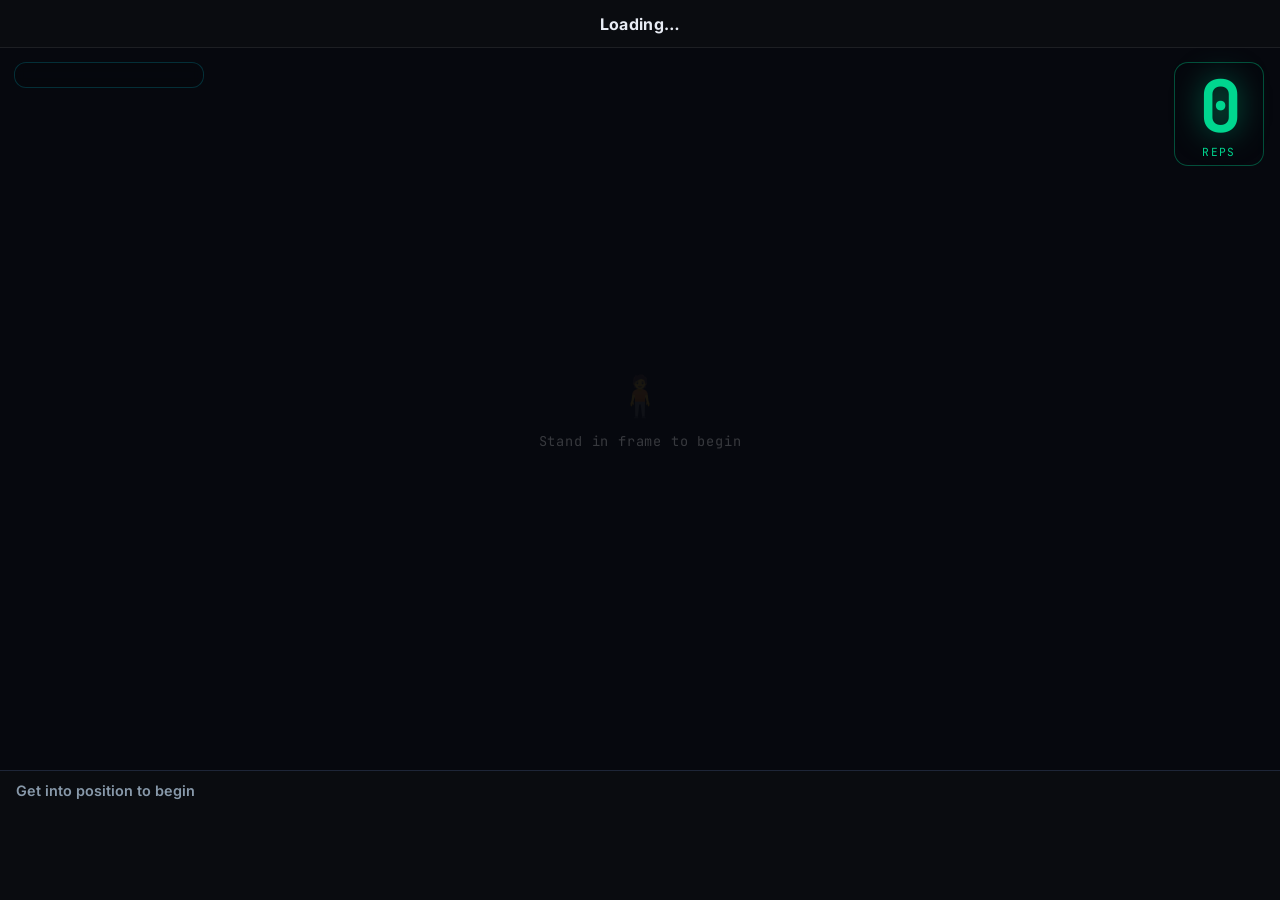
==== commit 1967f0e5: "exercise module completely done" ====
--- a/assets/exercise-coach/index.html
+++ b/assets/exercise-coach/index.html
@@ -11,39 +11,36 @@
 </head>
 <body>
 
-  <!-- SCREEN 1 — Exercise Selection (kept for fallback/direct web use) -->
-  <div id="screen-select" class="screen">
-    <header class="select-header">
-      <div class="brand">
-        <span class="brand-name">Exercise Coach</span>
-        <span class="brand-tag">AI Powered</span>
-      </div>
-      <span class="header-meta">MediaPipe · Real-time</span>
-    </header>
-    <div class="select-body">
-      <p class="select-eyebrow">Select a movement</p>
-      <h1 class="select-title">What are we<br>working on today?</h1>
-      <p class="select-subtitle">Stand in frame and the AI will guide your form in real time.</p>
-      <div class="exercise-grid" id="exercise-grid"></div>
+  <!-- SCREEN 1 — kept for JS compatibility only, never shown -->
+  <div id="screen-select" class="screen" style="display:none !important;">
+    <div class="exercise-grid" id="exercise-grid"></div>
+    <div style="display:none">
+      <div id="coach-title"></div>
+      <div id="coach-subtitle"></div>
     </div>
   </div>
 
-  <!-- SCREEN 2 — Coaching View (camera-first, no top info bar) -->
-  <div id="screen-coach" class="screen">
+  <!-- SCREEN 2 — Coaching View (active immediately) -->
+  <div id="screen-coach" class="screen active">
     <div class="coach-layout">
 
-      <!-- Camera + overlays — full height -->
+      <!-- Exercise title bar at the very top -->
+      <div class="coach-title-bar">
+        <span class="coach-title-text" id="coach-title-display">Loading…</span>
+      </div>
+
+      <!-- Camera + overlays -->
       <div class="video-wrap" id="video-wrap">
         <video id="video" playsinline autoplay muted></video>
         <canvas id="overlay"></canvas>
 
-        <!-- Reps overlay — top right of camera -->
+        <!-- Reps overlay — top right -->
         <div class="overlay-reps" id="overlay-reps">
           <div class="overlay-rep-number" id="rep-count">0</div>
           <div class="overlay-rep-label">REPS</div>
         </div>
 
-        <!-- Joint angles overlay — top left of camera -->
+        <!-- Joint angles overlay — top left -->
         <div class="overlay-angles" id="overlay-angles">
           <div id="angles-display"></div>
         </div>
@@ -53,7 +50,7 @@
           <span>Stand in frame to begin</span>
         </div>
 
-        <!-- Status dot stays (used by coach.js) but hidden visually -->
+        <!-- Hidden elements required by coach.js -->
         <div style="display:none">
           <div id="status-dot"></div>
           <div id="status-text"></div>
@@ -63,10 +60,10 @@
         </div>
       </div>
 
-      <!-- Coaching feedback strip — compact, below camera -->
+      <!-- Coaching feedback strip -->
       <div class="feedback-bar">
         <ul class="feedback-list" id="feedback-list">
-          <li class="fb-neutral">ℹ️ Get into position to begin</li>
+          <li class="fb-neutral">Get into position to begin</li>
         </ul>
       </div>
 
--- a/assets/exercise-coach/static/style.css
+++ b/assets/exercise-coach/static/style.css
@@ -20,8 +20,6 @@
   --sans: 'Inter', system-ui, sans-serif;
 }
 
-@import url('https://fonts.googleapis.com/css2?family=Inter:wght@300;400;500;600;700&family=JetBrains+Mono:wght@400;600;700&display=swap');
-
 body {
   font-family: var(--sans);
   background: var(--bg);
@@ -35,259 +33,62 @@
 .screen.active { display: block; }
 
 /* ════════════════════════════════════════
-   SCREEN 1 — EXERCISE SELECTION
-════════════════════════════════════════ */
-
-#screen-select {
-  min-height: 100vh;
-}
-
-.select-header {
-  display: flex;
-  align-items: center;
-  justify-content: space-between;
-  padding: 2rem 2.5rem 1.5rem;
-  border-bottom: 1px solid var(--border);
-}
-
-.brand {
-  display: flex;
-  align-items: baseline;
-  gap: 0.5rem;
-}
-
-.brand-name {
-  font-size: 1.25rem;
-  font-weight: 700;
-  letter-spacing: -0.02em;
-  color: var(--text);
-}
-
-.brand-tag {
-  font-family: var(--mono);
-  font-size: 0.7rem;
-  color: var(--cyan);
-  background: var(--cyan-dim);
-  border: 1px solid rgba(0, 229, 255, 0.2);
-  padding: 2px 8px;
-  border-radius: 3px;
-  letter-spacing: 0.08em;
-  text-transform: uppercase;
-}
-
-.header-meta {
-  font-size: 0.8rem;
-  color: var(--text-mute);
-  font-family: var(--mono);
-  letter-spacing: 0.04em;
-}
-
-.select-body {
-  padding: 2rem 2.5rem;
-}
-
-.select-eyebrow {
-  font-family: var(--mono);
-  font-size: 0.68rem;
-  font-weight: 600;
-  letter-spacing: 0.14em;
-  text-transform: uppercase;
-  color: var(--cyan);
-  margin-bottom: 0.6rem;
-}
-
-.select-title {
-  font-size: 2rem;
-  font-weight: 700;
-  letter-spacing: -0.03em;
-  color: var(--text);
-  margin-bottom: 0.4rem;
-  line-height: 1.2;
-}
-
-.select-subtitle {
-  font-size: 0.9rem;
-  color: var(--text-dim);
-  margin-bottom: 2.5rem;
-}
-
-.exercise-grid {
-  display: grid;
-  grid-template-columns: repeat(auto-fill, minmax(260px, 1fr));
-  gap: 1rem;
-}
-
-/* ── Exercise Card ── */
-.ex-card {
-  position: relative;
-  background: var(--surface);
-  border: 1px solid var(--border);
-  border-radius: 16px;
-  padding: 1.5rem;
-  cursor: pointer;
-  transition: border-color 0.2s, transform 0.18s cubic-bezier(0.34, 1.56, 0.64, 1);
-  overflow: hidden;
-}
-
-.ex-card::before {
-  content: '';
-  position: absolute;
-  inset: 0;
-  border-radius: 16px;
-  background: radial-gradient(ellipse at 30% 0%, var(--cyan-dim) 0%, transparent 70%);
-  opacity: 0;
-  transition: opacity 0.25s;
-}
-
-.ex-card:hover {
-  border-color: var(--cyan);
-  transform: translateY(-3px);
-}
-
-.ex-card:hover::before {
-  opacity: 1;
-}
-
-/* Pulse ring on hover — the signature element */
-.ex-card::after {
-  content: '';
-  position: absolute;
-  top: 1.5rem;
-  right: 1.5rem;
-  width: 44px;
-  height: 44px;
-  border-radius: 50%;
-  border: 2px solid var(--cyan);
-  opacity: 0;
-  transform: scale(0.6);
-  transition: opacity 0.2s, transform 0.2s;
-}
-
-.ex-card:hover::after {
-  opacity: 0.4;
-  transform: scale(1);
-  animation: pulse-ring 1.4s ease-out infinite;
-}
-
-@keyframes pulse-ring {
-  0%   { transform: scale(1);   opacity: 0.4; }
-  100% { transform: scale(2.2); opacity: 0; }
-}
-
-.card-icon {
-  font-size: 2rem;
-  margin-bottom: 1rem;
-  display: block;
-  position: relative;
-  z-index: 1;
-}
-
-.card-type-pill {
-  display: inline-flex;
-  align-items: center;
-  font-family: var(--mono);
-  font-size: 0.62rem;
-  font-weight: 600;
-  letter-spacing: 0.1em;
-  text-transform: uppercase;
-  padding: 3px 9px;
-  border-radius: 4px;
-  margin-bottom: 0.75rem;
-  position: relative;
-  z-index: 1;
-}
-
-.card-type-pill.mobility   { background: rgba(0, 214, 143, 0.12); color: var(--green); border: 1px solid rgba(0, 214, 143, 0.25); }
-.card-type-pill.activation { background: rgba(0, 229, 255, 0.12); color: var(--cyan);  border: 1px solid rgba(0, 229, 255, 0.25); }
-.card-type-pill.balance    { background: rgba(255, 181, 71, 0.12); color: var(--yellow); border: 1px solid rgba(255, 181, 71, 0.25); }
-
-.card-name {
-  font-size: 1.05rem;
-  font-weight: 700;
-  letter-spacing: -0.01em;
-  color: var(--text);
-  margin-bottom: 0.4rem;
-  position: relative;
-  z-index: 1;
-}
-
-.card-scenario {
-  font-size: 0.72rem;
-  color: var(--text-mute);
-  font-family: var(--mono);
-  letter-spacing: 0.04em;
-  margin-bottom: 0.75rem;
-  position: relative;
-  z-index: 1;
-}
-
-.card-cues {
-  font-size: 0.82rem;
-  color: var(--text-dim);
-  line-height: 1.55;
-  position: relative;
-  z-index: 1;
-}
-
-.no-coaching-badge {
-  margin-top: 0.75rem;
-  font-family: var(--mono);
-  font-size: 0.65rem;
-  font-weight: 700;
-  letter-spacing: 0.08em;
-  color: var(--red);
-  background: rgba(255, 82, 82, 0.1);
-  border: 1px solid rgba(255, 82, 82, 0.25);
-  padding: 5px 10px;
-  border-radius: 6px;
-  text-transform: uppercase;
-  position: relative;
-  z-index: 1;
-}
-
-.ex-card.no-coaching {
-  opacity: 0.6;
-  cursor: default;
-}
-.ex-card.no-coaching:hover {
-  border-color: var(--border);
-  transform: none;
-}
-.ex-card.no-coaching:hover::before { opacity: 0; }
-.ex-card.no-coaching:hover::after  { display: none; }
-
-/* /* ════════════════════════════════════════
-   SCREEN 2 — COACHING VIEW (camera-first)
+   SCREEN 2 — COACHING VIEW
 ════════════════════════════════════════ */
 
 #screen-coach {
   height: 100vh;
   display: none;
   flex-direction: column;
+  background: var(--bg);
 }
 
 #screen-coach.active {
   display: flex;
 }
 
-/* ── Coach layout: camera fills space, feedback strip is fixed small ── */
+/* ── Coach layout ── */
 .coach-layout {
   display: flex;
   flex-direction: column;
   flex: 1;
   min-height: 0;
-  padding: 0;          /* no padding — camera edge-to-edge */
-  gap: 0;
-}
-
-/* ── Video wrap — takes all remaining height ── */
+  padding: 0;
+  background: var(--bg);
+}
+
+/* ── Exercise title bar at the very top ── */
+.coach-title-bar {
+  flex-shrink: 0;
+  height: 48px;
+  background: var(--bg);
+  display: flex;
+  align-items: center;
+  justify-content: center;
+  border-bottom: 1px solid rgba(255, 255, 255, 0.08);
+  padding: 0 16px;
+}
+
+.coach-title-text {
+  font-family: var(--sans);
+  font-size: 1rem;
+  font-weight: 700;
+  color: var(--text);
+  letter-spacing: 0.02em;
+  text-align: center;
+  text-transform: capitalize;
+  white-space: nowrap;
+  overflow: hidden;
+  text-overflow: ellipsis;
+}
+
+/* ── Video wrap ── */
 .video-wrap {
   position: relative;
   background: #06080e;
   overflow: hidden;
   flex: 1;
   min-height: 0;
-  /* no border-radius so it fills fully */
 }
 
 video {
@@ -306,227 +107,49 @@
   transform: scaleX(-1);
 }
 
-/* ── Reps overlay — top right corner of camera ── */
+/* ── Reps overlay — top right, centered, green ── */
 .overlay-reps {
   position: absolute;
   top: 14px;
   right: 16px;
-  text-align: right;
+  text-align: center;
   pointer-events: none;
   z-index: 10;
-  background: rgba(6, 8, 14, 0.55);
+  background: rgba(6, 8, 14, 0.65);
   border-radius: 14px;
-  padding: 8px 16px 6px;
-  border: 1px solid rgba(0, 229, 255, 0.2);
+  padding: 8px 20px 6px;
+  border: 1px solid rgba(0, 214, 143, 0.35);
   backdrop-filter: blur(4px);
+  min-width: 90px;
+  display: flex;
+  flex-direction: column;
+  align-items: center;
 }
 
 .overlay-rep-number {
   font-family: var(--mono);
   font-size: 4.5rem;
   font-weight: 700;
-  color: var(--cyan);
+  color: var(--green);
   line-height: 1;
   letter-spacing: -0.04em;
-  text-shadow: 0 0 30px var(--cyan-glow);
+  text-shadow: 0 0 30px rgba(0, 214, 143, 0.5);
+  text-align: center;
+  width: 100%;
 }
 
 .overlay-rep-label {
   font-family: var(--mono);
   font-size: 0.7rem;
-  color: var(--text-mute);
+  color: var(--green);
   letter-spacing: 0.12em;
   text-transform: uppercase;
   margin-top: 2px;
   text-align: center;
-}
-
-/* ── Joint angles overlay — top left corner of camera ── */
-.overlay-angles {
-  position: absolute;
-  top: 14px;
-  left: 14px;
-  pointer-events: none;
-  z-index: 10;
-  background: rgba(6, 8, 14, 0.55);
-  border-radius: 10px;
-  padding: 8px 12px;
-  border: 1px solid rgba(255, 255, 255, 0.07);
-  backdrop-filter: blur(4px);
-  min-width: 130px;
-}
-
-.angle-row {
-  display: flex;
-  justify-content: space-between;
-  align-items: center;
-  margin-bottom: 2px;
-  gap: 10px;
-}
-
-.angle-name {
-  font-family: var(--mono);
-  font-size: 0.65rem;
-  color: rgba(200, 210, 225, 0.8);
-}
-
-.angle-val {
-  font-family: var(--mono);
-  font-size: 0.75rem;
-  font-weight: 700;
-}
-
-/* ── No pose indicator ── */
-.no-pose {
-  position: absolute;
-  top: 50%;
-  left: 50%;
-  transform: translate(-50%, -50%);
-  display: flex;
-  flex-direction: column;
-  align-items: center;
-  gap: 10px;
-  color: rgba(255, 255, 255, 0.2);
-  font-size: 0.85rem;
-  font-family: var(--mono);
-  letter-spacing: 0.06em;
-  pointer-events: none;
-  text-align: center;
-}
-
-.no-pose-icon {
-  font-size: 2.5rem;
-  opacity: 0.4;
-}
-
-/* ── Coaching feedback strip — taller to show full messages ── */
-.feedback-bar {
-  flex-shrink: 0;
-  min-height: 90px;
-  max-height: 110px;
-  background: #0a0c10;
-  border-top: 1px solid #1e2638;
-  padding: 10px 16px;
-  display: flex;
-  align-items: center;
-  overflow: hidden;
-}
-
-.feedback-list {
-  list-style: none;
-  display: flex;
-  flex-direction: column;
-  gap: 4px;
-  overflow: hidden;
-  width: 100%;
-}
-
-.feedback-list li {
-  font-size: 0.88rem;
-  font-weight: 600;
-  line-height: 1.5;
-  display: flex;
-  align-items: flex-start;
-  gap: 6px;
-  font-family: var(--sans);
-  white-space: normal;        /* allow wrapping */
-  word-break: break-word;
-}
-
-.fb-good    { color: var(--green); }
-.fb-warn    { color: var(--yellow); }
-.fb-neutral { color: var(--text-dim); }
-
-/* Phase badge kept for JS compatibility but hidden */
-.phase-badge { display: none; }
-
-/* Status dot hidden (used internally by JS) */
-.cam-status { display: none; } */
-
-/* ════════════════════════════════════════
-   SCREEN 2 — COACHING VIEW (camera-first)
-════════════════════════════════════════ */
-
-#screen-coach {
-  height: 100vh;
-  display: none;
-  flex-direction: column;
-}
-
-#screen-coach.active {
-  display: flex;
-}
-
-/* ── Coach layout: camera fixed, feedback fixed — nothing shifts ── */
-.coach-layout {
-  display: flex;
-  flex-direction: column;
-  flex: 1;
-  min-height: 0;
-  padding: 0;
-}
-
-/* ── Video wrap — fixed, takes remaining height after feedback strip ── */
-.video-wrap {
-  position: relative;
-  background: #06080e;
-  overflow: hidden;
-  flex: 1;
-  min-height: 0;
-}
-
-video {
-  width: 100%;
-  height: 100%;
-  object-fit: cover;
-  transform: scaleX(-1);
-  display: block;
-}
-
-canvas#overlay {
-  position: absolute;
-  inset: 0;
-  width: 100%;
-  height: 100%;
-  transform: scaleX(-1);
-}
-
-/* ── Reps overlay — top right corner of camera ── */
-.overlay-reps {
-  position: absolute;
-  top: 14px;
-  right: 16px;
-  text-align: right;
-  pointer-events: none;
-  z-index: 10;
-  background: rgba(6, 8, 14, 0.60);
-  border-radius: 14px;
-  padding: 8px 16px 6px;
-  border: 1px solid rgba(0, 229, 255, 0.2);
-  backdrop-filter: blur(4px);
-}
-
-.overlay-rep-number {
-  font-family: var(--mono);
-  font-size: 4.5rem;
-  font-weight: 700;
-  color: var(--cyan);
-  line-height: 1;
-  letter-spacing: -0.04em;
-  text-shadow: 0 0 30px var(--cyan-glow);
-}
-
-.overlay-rep-label {
-  font-family: var(--mono);
-  font-size: 0.7rem;
-  color: var(--text-mute);
-  letter-spacing: 0.12em;
-  text-transform: uppercase;
-  margin-top: 2px;
-  text-align: center;
-}
-
-/* ── Joint angles overlay — top left, bigger and more readable ── */
+  width: 100%;
+}
+
+/* ── Joint angles overlay — top left ── */
 .overlay-angles {
   position: absolute;
   top: 14px;
@@ -555,14 +178,14 @@
 
 .angle-name {
   font-family: var(--mono);
-  font-size: 0.82rem;          /* was 0.65rem */
+  font-size: 0.82rem;
   color: rgba(200, 210, 225, 0.9);
   letter-spacing: 0.02em;
 }
 
 .angle-val {
   font-family: var(--mono);
-  font-size: 1rem;             /* was 0.75rem */
+  font-size: 1rem;
   font-weight: 700;
   letter-spacing: -0.01em;
 }
@@ -590,16 +213,16 @@
   opacity: 0.4;
 }
 
-/* ── Feedback strip — fixed height, holds 3 lines, never pushes camera ── */
+/* ── Feedback strip ── */
 .feedback-bar {
   flex-shrink: 0;
-  height: 130px;               /* fixed — enough for 3 wrapped comments */
-  background: #0a0c10;
+  height: 130px;
+  background: var(--bg);
   border-top: 1px solid #1e2638;
   padding: 10px 16px;
   display: flex;
   align-items: flex-start;
-  overflow: hidden;            /* clips if somehow more than 3 */
+  overflow: hidden;
 }
 
 .feedback-list {
@@ -625,24 +248,23 @@
   overflow: hidden;
 }
 
-/* Phase badge and status kept for JS compat but hidden */
+.fb-good    { color: var(--green); }
+.fb-warn    { color: var(--yellow); }
+.fb-neutral { color: var(--text-dim); }
+
+/* Hidden elements kept for JS compat */
 .phase-badge { display: none; }
 .cam-status  { display: none; }
+
 /* ════════════════════════════════════════
    RESPONSIVE
 ════════════════════════════════════════ */
 @media (max-width: 820px) {
-  .coach-layout {
-    padding: 0.5rem 0.5rem 0.5rem;
-  }
+  .coach-layout { padding: 0; }
   .overlay-rep-number { font-size: 3.5rem; }
   .feedback-list li   { font-size: 1rem; }
 }
 
 @media (max-width: 540px) {
-  .select-header { padding: 1.25rem 1.25rem 1rem; }
-  .select-body   { padding: 1.5rem 1.25rem; }
-  .select-title  { font-size: 1.5rem; }
-  .exercise-grid { grid-template-columns: 1fr; }
   .overlay-rep-number { font-size: 3rem; }
 }
